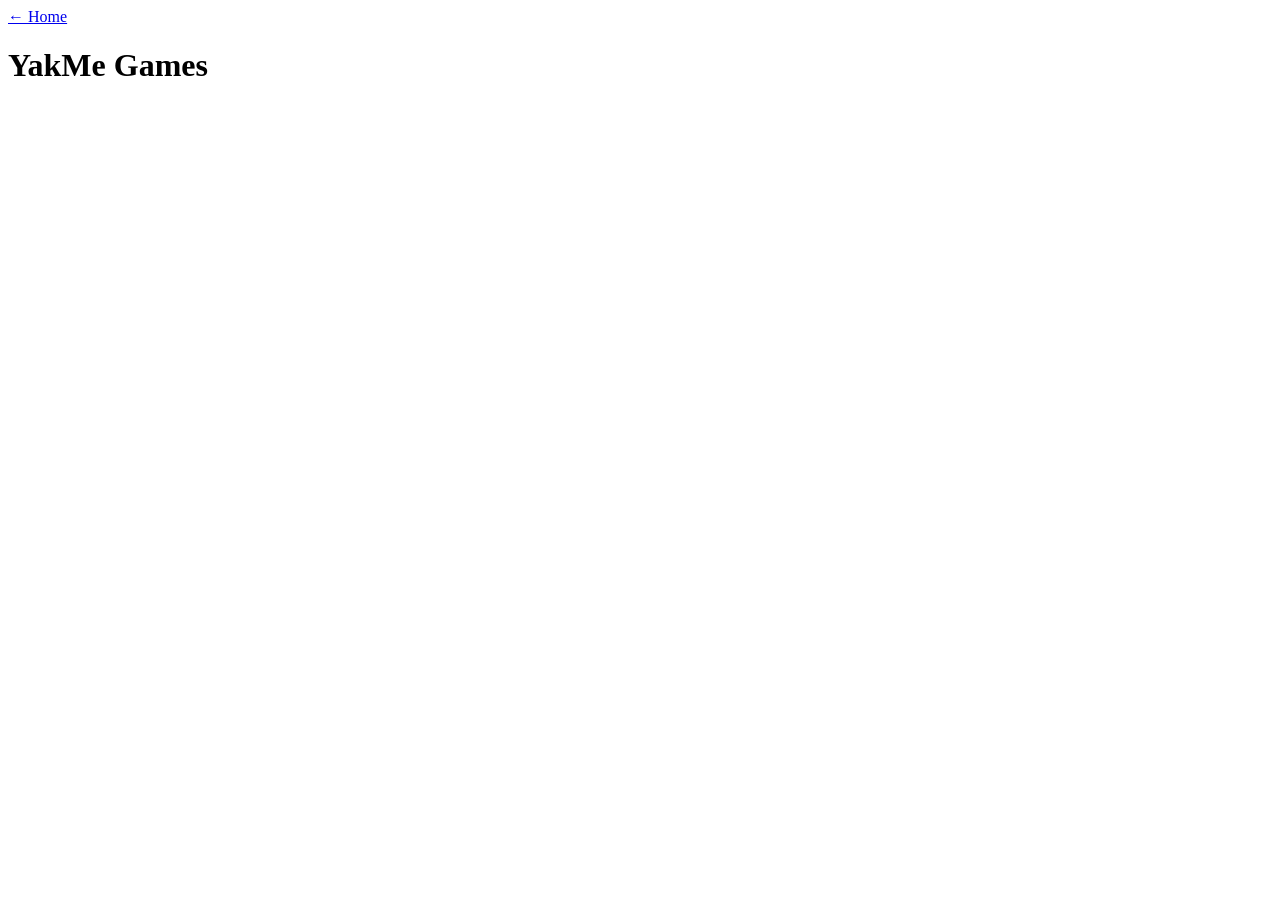
==== games.html @ 08db4159 "Add files via upload" ====
<!DOCTYPE html>
<html lang="en">
<head>
<meta charset="utf-8">
<meta name="viewport" content="width=device-width,initial-scale=1,viewport-fit=cover">
<title>YakMe Games</title>
<meta name="description" content="YakMe Games. Play in your browser or download for Android.">
<meta name="theme-color" content="#02040f">
<link rel="icon" href="assets/face.webp">
<link rel="stylesheet" href="assets/site.css">
</head>
<body data-page="games">
<div class="site" id="site">
  <div class="page-head">
    <a class="back" href="index.html">← Home</a>
    <h1 id="page-title">YakMe Games</h1>
    <p id="page-sub"></p>
  </div>
  <main class="page-main"><div class="grid" id="grid"></div></main>
</div>
<script src="assets/projects.js"></script>
<script src="assets/site.js"></script>
</body>
</html>
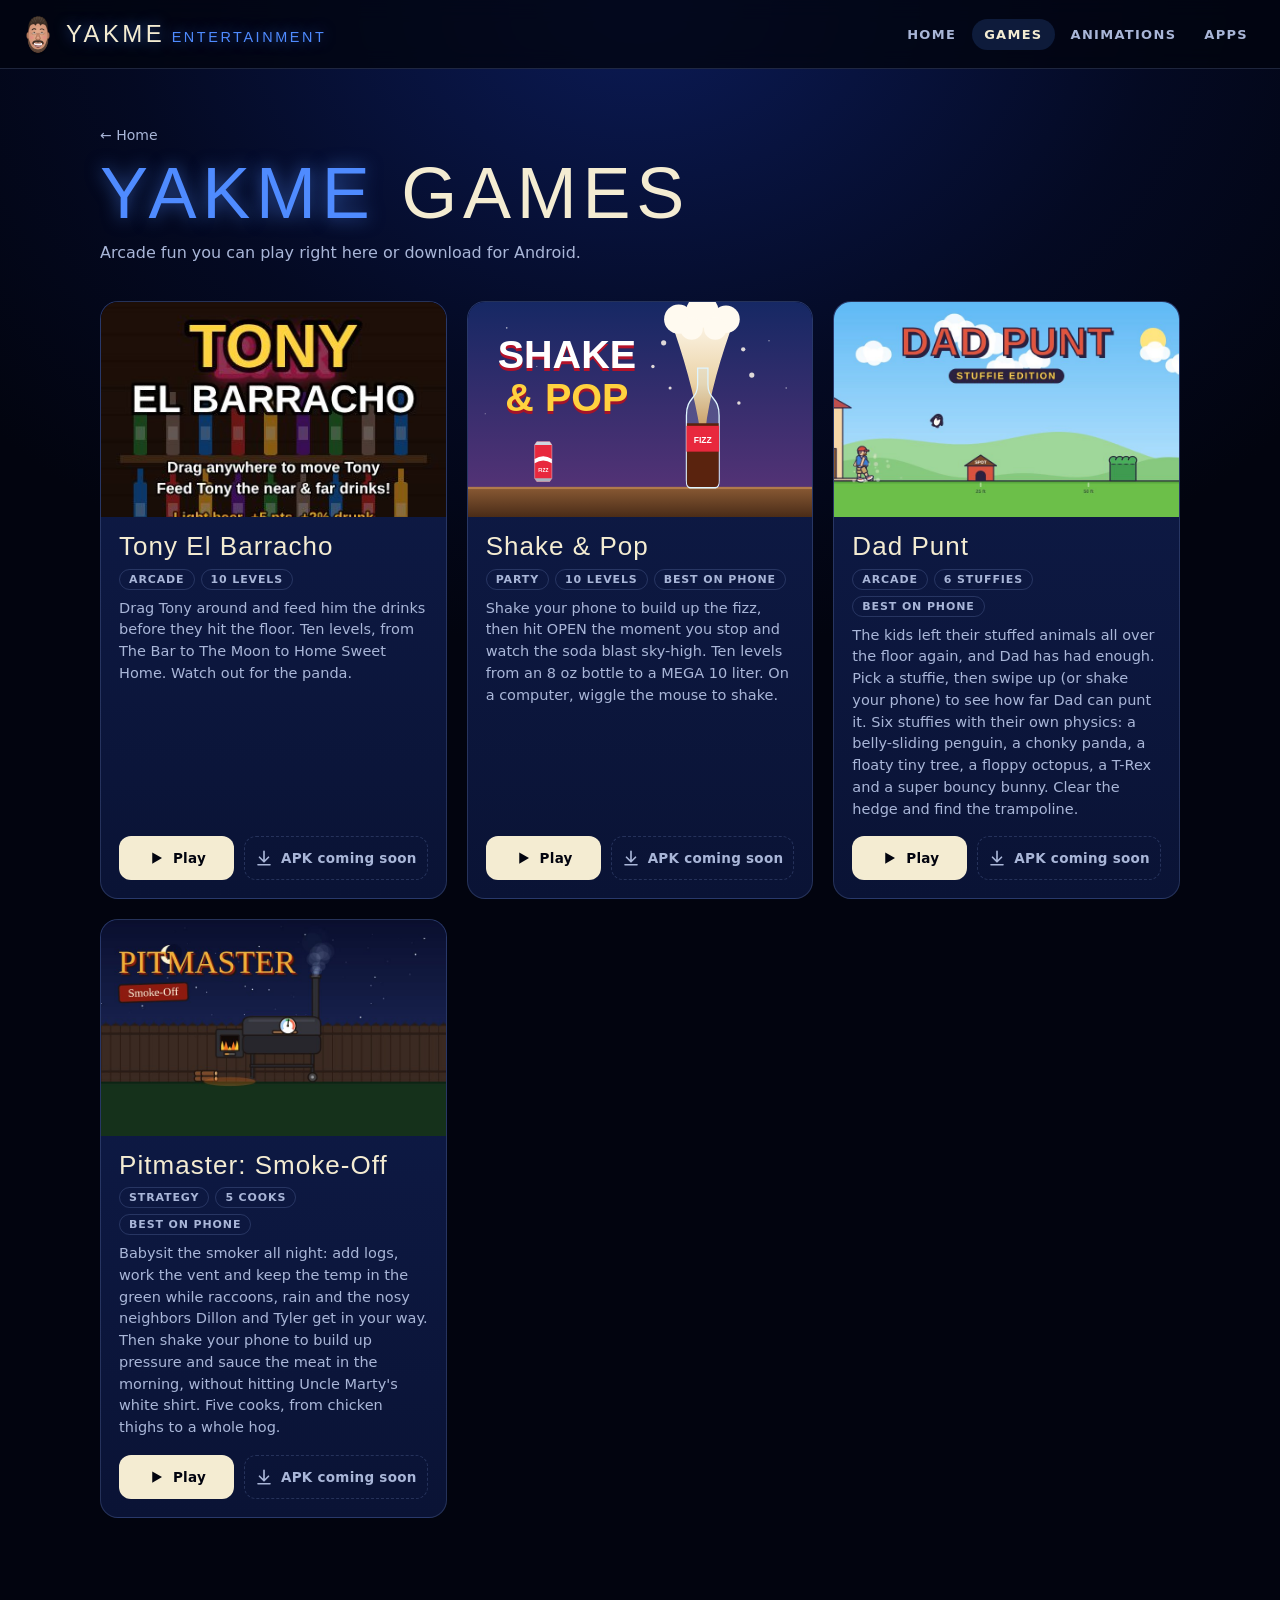
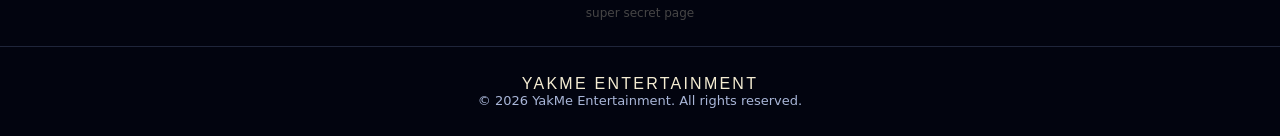
==== commit e40ffdbc: "Add super secret page" ====
--- a/games.html
+++ b/games.html
@@ -17,6 +17,7 @@
     <p id="page-sub"></p>
   </div>
   <main class="page-main"><div class="grid" id="grid"></div></main>
+  <p style="text-align:center;margin:8px 0 26px;font-size:12px;opacity:.28"><a href="super-secret.html" style="text-decoration:none">super secret page</a></p>
 </div>
 <script src="assets/projects.js"></script>
 <script src="assets/site.js"></script>
--- a/assets/site.css
+++ b/assets/site.css
@@ -0,0 +1,233 @@
+
+/* =====================================================================
+   Layout: full-screen splash (same as the YakMe Games splash) with an
+   ENTER button, then a one-page site with three sections: Games,
+   Animations, Apps. Each card can be played in an in-page player or
+   downloaded as an APK.
+   ===================================================================== */
+:root{
+  --bg-inner:#0d1f63; --bg-outer:#02040f;
+  --text:#f4ecd2; --glow:#4f8bff;
+  --fb:.5; --bl:0px; --fo:0;
+  --panel:#0a1335; --panel-2:#0f1c4a; --line:rgba(160,190,255,.18);
+  --muted:#a9b6d8; --accent:#ffd23f;
+  --display:Impact,Haettenschweiler,"Arial Narrow Bold","Franklin Gothic Heavy","Helvetica Neue",Arial,sans-serif;
+  --body:system-ui,-apple-system,"Segoe UI",Roboto,sans-serif;
+  color-scheme:dark;
+}
+*{box-sizing:border-box;margin:0;padding:0;-webkit-tap-highlight-color:transparent}
+html{scroll-behavior:smooth;scroll-padding-top:72px}
+body{background:var(--bg-outer);color:var(--text);font-family:var(--body);min-height:100%}
+body.locked{overflow:hidden}
+button{font:inherit;cursor:pointer}
+[hidden]{display:none!important}
+a{color:inherit}
+:focus-visible{outline:2px solid var(--glow);outline-offset:3px}
+
+/* ---------------- splash (same look as the app splash) ---------------- */
+#splash{
+  position:fixed;inset:0;z-index:100;display:flex;flex-direction:column;align-items:center;justify-content:center;
+  padding:max(env(safe-area-inset-top),14px) 0 max(env(safe-area-inset-bottom),10px);
+  background:radial-gradient(ellipse 80% 65% at 50% 58%,var(--bg-inner) 0%,#071240 45%,var(--bg-outer) 100%);
+  cursor:pointer;user-select:none;-webkit-user-select:none;overflow:hidden;
+  transition:opacity .6s ease;
+}
+#splash.leaving{opacity:0;pointer-events:none}
+#splash::after{
+  content:"";position:absolute;inset:0;pointer-events:none;opacity:.16;
+  background:repeating-linear-gradient(0deg,rgba(0,0,0,0) 0 2px,rgba(0,0,10,.6) 3px 4px);
+}
+.brand{
+  flex:0 0 auto;height:clamp(64px,13dvh,130px);display:flex;align-items:center;justify-content:center;
+  font-family:var(--display);font-weight:900;text-transform:uppercase;letter-spacing:.14em;
+  font-size:clamp(28px,9vw,64px);color:var(--text);white-space:nowrap;
+  text-shadow:0 0 18px color-mix(in srgb,var(--glow) 70%,transparent),0 0 2px rgba(255,255,255,.6);
+  padding-left:.14em;
+}
+.brand span{display:inline-block;opacity:0;transform:translateY(14px) scale(1.08);filter:blur(8px)}
+.brand .sp{width:.45em}
+.brand.show span{animation:letterIn .7s cubic-bezier(.2,.9,.25,1) forwards;animation-delay:calc(var(--i)*60ms)}
+.brand.show{animation:glowPulse 3.2s ease-in-out 1.2s infinite}
+@keyframes letterIn{
+  0%{opacity:0;transform:translate(-6px,14px) scale(1.15);filter:blur(10px)}
+  45%{opacity:1;transform:translate(4px,-2px) scale(1);filter:blur(1px)}
+  58%{transform:translate(-3px,0);filter:blur(0)}
+  100%{opacity:1;transform:none;filter:blur(0)}
+}
+@keyframes glowPulse{0%,100%{filter:brightness(1)}50%{filter:brightness(1.18)}}
+.stage{
+  --h:calc((100dvh - clamp(64px,13dvh,130px) - 110px) * var(--scale,.5));
+  position:relative;flex:none;height:var(--h);width:calc(var(--h) * .6);
+}
+.stage .comp{position:absolute;inset:0;filter:blur(var(--bl))}
+.stage .face{position:absolute;inset:0;width:100%;height:100%;display:block}
+.face{object-fit:fill;opacity:var(--fo);filter:brightness(var(--fb)) contrast(1.06) saturate(.92)}
+.stage .skull{
+  position:absolute;display:block;left:11.43%;top:13.10%;width:77.70%;height:56.26%;
+  opacity:var(--sk,0);pointer-events:none;
+  -webkit-mask-image:url("data:image/svg+xml,%3Csvg xmlns='http://www.w3.org/2000/svg' viewBox='0 0 213 263' preserveAspectRatio='none'%3E%3Cdefs%3E%3Cfilter id='f' x='-20%25' y='-20%25' width='140%25' height='140%25'%3E%3CfeGaussianBlur stdDeviation='5'/%3E%3C/filter%3E%3Cmask id='m' maskUnits='userSpaceOnUse' x='0' y='0' width='213' height='263'%3E%3Crect width='213' height='263' fill='white'/%3E%3Cpath filter='url%28%23f%29' fill='black' d='M-30%2C114 L104%2C114 C112%2C120 112%2C135 106%2C155 C100%2C180 92%2C200 80%2C222 L-30%2C224 Z'/%3E%3C/mask%3E%3C/defs%3E%3Crect width='213' height='263' fill='white' mask='url%28%23m%29'/%3E%3C/svg%3E");
+  mask-image:url("data:image/svg+xml,%3Csvg xmlns='http://www.w3.org/2000/svg' viewBox='0 0 213 263' preserveAspectRatio='none'%3E%3Cdefs%3E%3Cfilter id='f' x='-20%25' y='-20%25' width='140%25' height='140%25'%3E%3CfeGaussianBlur stdDeviation='5'/%3E%3C/filter%3E%3Cmask id='m' maskUnits='userSpaceOnUse' x='0' y='0' width='213' height='263'%3E%3Crect width='213' height='263' fill='white'/%3E%3Cpath filter='url%28%23f%29' fill='black' d='M-30%2C114 L104%2C114 C112%2C120 112%2C135 106%2C155 C100%2C180 92%2C200 80%2C222 L-30%2C224 Z'/%3E%3C/mask%3E%3C/defs%3E%3Crect width='213' height='263' fill='white' mask='url%28%23m%29'/%3E%3C/svg%3E");
+  -webkit-mask-size:100% 100%;mask-size:100% 100%;-webkit-mask-repeat:no-repeat;mask-repeat:no-repeat;
+}
+#enter{
+  position:relative;z-index:2;margin-top:22px;height:56px;padding:0 44px;border-radius:999px;
+  font-family:var(--display);font-size:24px;letter-spacing:.24em;padding-left:calc(44px + .24em);text-transform:uppercase;
+  color:#02040f;background:var(--text);border:0;
+  box-shadow:0 0 0 1px rgba(255,255,255,.4),0 0 28px color-mix(in srgb,var(--glow) 75%,transparent);
+  opacity:0;transform:translateY(10px);pointer-events:none;transition:opacity .5s ease,transform .5s ease,box-shadow .2s;
+}
+#enter.on{opacity:1;transform:none;pointer-events:auto;animation:enterPulse 2.4s ease-in-out .6s infinite}
+#enter:hover{box-shadow:0 0 0 1px #fff,0 0 40px var(--glow)}
+@keyframes enterPulse{0%,100%{box-shadow:0 0 0 1px rgba(255,255,255,.4),0 0 22px color-mix(in srgb,var(--glow) 60%,transparent)}50%{box-shadow:0 0 0 1px #fff,0 0 40px var(--glow)}}
+.enter-slot{flex:none;height:78px;display:flex;align-items:flex-start;justify-content:center}
+
+/* ---------------- site ---------------- */
+.site{
+  min-height:100vh;
+  background:
+    radial-gradient(ellipse 90% 50% at 50% 0%,rgba(13,31,99,.85) 0%,rgba(7,18,64,.4) 45%,transparent 75%),
+    var(--bg-outer);
+}
+.topbar{
+  position:sticky;top:0;z-index:20;display:flex;align-items:center;gap:18px;justify-content:space-between;
+  padding:12px max(20px,env(safe-area-inset-left));
+  background:rgba(2,4,15,.78);backdrop-filter:blur(10px);-webkit-backdrop-filter:blur(10px);
+  border-bottom:1px solid var(--line);
+}
+.logo{display:flex;align-items:center;gap:10px;text-decoration:none}
+.logo img{width:34px;height:34px;border-radius:50%;object-fit:cover;object-position:50% 22%;border:1px solid var(--line)}
+.logo b{font-family:var(--display);font-weight:400;font-size:24px;letter-spacing:.14em;text-shadow:0 0 14px color-mix(in srgb,var(--glow) 60%,transparent)}
+.nav{display:flex;gap:4px;overflow-x:auto;scrollbar-width:none}
+.nav::-webkit-scrollbar{display:none}
+.nav a{
+  text-decoration:none;font-size:13px;font-weight:600;letter-spacing:.1em;text-transform:uppercase;color:var(--muted);
+  padding:8px 12px;border-radius:999px;white-space:nowrap;transition:color .15s,background .15s;
+}
+.nav a:hover,.nav a.active{color:var(--text);background:rgba(79,139,255,.16)}
+
+.hero{max-width:1120px;margin:0 auto;padding:64px 20px 24px;text-align:center}
+.hero h1{
+  font-family:var(--display);font-weight:400;font-size:clamp(44px,10vw,96px);line-height:.95;letter-spacing:.12em;padding-left:.12em;
+  text-transform:uppercase;text-shadow:0 0 26px color-mix(in srgb,var(--glow) 70%,transparent),0 0 2px rgba(255,255,255,.6);
+}
+.hero p{color:var(--muted);font-size:17px;max-width:520px;margin:16px auto 0;line-height:1.5}
+
+main{max-width:1120px;margin:0 auto;padding:8px 20px 80px}
+section.cat{padding-top:48px}
+.cat-head{display:flex;align-items:baseline;justify-content:space-between;gap:16px;border-bottom:1px solid var(--line);padding-bottom:12px;margin-bottom:22px}
+.cat-head h2{font-family:var(--display);font-weight:400;font-size:clamp(30px,5vw,44px);letter-spacing:.08em;text-transform:uppercase;line-height:1}
+.cat-head h2 .yk{color:var(--glow);text-shadow:0 0 18px color-mix(in srgb,var(--glow) 60%,transparent)}
+.cat-head span{color:var(--muted);font-size:14px;white-space:nowrap}
+.grid{display:grid;grid-template-columns:repeat(auto-fill,minmax(270px,1fr));gap:20px}
+
+.card{
+  background:linear-gradient(180deg,var(--panel-2),var(--panel));border:1px solid var(--line);border-radius:18px;overflow:hidden;
+  display:flex;flex-direction:column;transition:transform .2s,box-shadow .2s,border-color .2s;
+}
+.card:hover{transform:translateY(-3px);border-color:rgba(160,190,255,.4);box-shadow:0 14px 40px rgba(0,0,0,.45),0 0 30px rgba(79,139,255,.18)}
+.thumb{position:relative;aspect-ratio:16/10;background:#050a22;overflow:hidden;border:0;padding:0;display:block;width:100%}
+.thumb img{width:100%;height:100%;object-fit:cover;display:block;transition:transform .4s}
+.thumb.top img{object-position:50% 12%}
+.card:hover .thumb img{transform:scale(1.04)}
+.thumb .playbadge{
+  position:absolute;inset:auto 12px 12px auto;width:48px;height:48px;border-radius:50%;display:grid;place-items:center;
+  background:var(--text);color:#02040f;box-shadow:0 0 22px var(--glow);opacity:0;transform:scale(.85);transition:.2s;
+}
+.card:hover .playbadge,.thumb:focus-visible .playbadge{opacity:1;transform:none}
+.body{padding:16px 18px 18px;display:flex;flex-direction:column;gap:8px;flex:1}
+.body h3{font-family:var(--display);font-weight:400;font-size:26px;letter-spacing:.04em;line-height:1.05}
+.tags{display:flex;gap:6px;flex-wrap:wrap}
+.tag{font-size:11px;font-weight:700;letter-spacing:.08em;text-transform:uppercase;color:var(--muted);border:1px solid var(--line);border-radius:999px;padding:3px 9px}
+.body p{color:var(--muted);font-size:14.5px;line-height:1.5;flex:1}
+.actions{display:flex;gap:10px;margin-top:8px}
+.btn{
+  flex:1;display:inline-flex;align-items:center;justify-content:center;gap:8px;height:44px;border-radius:12px;
+  font-weight:700;font-size:13.5px;letter-spacing:.02em;white-space:nowrap;padding:0 10px;text-decoration:none;border:1px solid transparent;transition:filter .15s,background .15s;
+}
+.btn svg{width:18px;height:18px;flex:none}
+.btn.play{background:var(--text);color:#02040f;flex:.75}
+.btn.play:hover{filter:brightness(1.08)}
+.btn.apk{background:rgba(79,139,255,.14);color:var(--text);border-color:rgba(120,160,255,.4)}
+.btn.apk:hover{background:rgba(79,139,255,.26)}
+.btn.apk[aria-disabled="true"]{background:transparent;color:var(--muted);border-style:dashed;border-color:var(--line);cursor:default}
+
+.soon{
+  border:1px dashed var(--line);border-radius:18px;padding:40px 24px;text-align:center;color:var(--muted);
+  background:repeating-linear-gradient(135deg,rgba(79,139,255,.04) 0 14px,transparent 14px 28px);
+}
+.soon b{display:block;font-family:var(--display);font-weight:400;font-size:28px;letter-spacing:.1em;color:var(--text);margin-bottom:6px;text-transform:uppercase}
+
+footer{border-top:1px solid var(--line);padding:28px 20px calc(28px + env(safe-area-inset-bottom));text-align:center;color:var(--muted);font-size:13px}
+footer b{font-family:var(--display);font-weight:400;letter-spacing:.14em;color:var(--text);font-size:16px}
+
+/* ---------------- in-page player ---------------- */
+#player{position:fixed;inset:0;z-index:60;background:#02040f;display:flex;flex-direction:column}
+#player[hidden]{display:none}
+.pbar{
+  flex:none;display:flex;align-items:center;gap:10px;padding:10px max(14px,env(safe-area-inset-left));
+  padding-top:max(10px,env(safe-area-inset-top));border-bottom:1px solid var(--line);background:#02040f;
+}
+.pbar h4{flex:1;font-family:var(--display);font-weight:400;font-size:22px;letter-spacing:.06em;white-space:nowrap;overflow:hidden;text-overflow:ellipsis}
+.pbtn{height:38px;padding:0 14px;border-radius:10px;border:1px solid var(--line);background:rgba(79,139,255,.12);color:var(--text);font-weight:600;font-size:13px;display:inline-flex;align-items:center;gap:6px;text-decoration:none}
+.pbtn:hover{background:rgba(79,139,255,.24)}
+.pbtn.x{width:38px;padding:0;justify-content:center;font-size:20px}
+.pstage{flex:1;min-height:0;display:flex;align-items:center;justify-content:center;padding:12px;padding-bottom:max(12px,env(safe-area-inset-bottom))}
+.pframe{border:0;background:#000;border-radius:12px;box-shadow:0 0 0 1px var(--line),0 20px 60px rgba(0,0,0,.6);width:100%;height:100%}
+.pstage.portrait .pframe{width:auto;height:100%;aspect-ratio:9/16;max-width:100%}
+@media (max-width:600px){
+  .pstage{padding:0}
+  .pframe,.pstage.portrait .pframe{border-radius:0;width:100%;height:100%;aspect-ratio:auto;box-shadow:none}
+  .pbtn .lbl{display:none}
+  .topbar{flex-direction:column;align-items:stretch;gap:8px;padding-top:max(10px,env(safe-area-inset-top))}
+  .logo{justify-content:center}
+  .nav{justify-content:center}
+  .nav a{padding:7px 10px;font-size:12px}
+  html{scroll-padding-top:110px}
+}
+#toast{
+  position:fixed;left:50%;bottom:max(24px,env(safe-area-inset-bottom));transform:translate(-50%,20px);z-index:80;
+  background:#0f1c4a;border:1px solid rgba(120,160,255,.4);color:var(--text);padding:12px 18px;border-radius:12px;font-size:14px;
+  opacity:0;pointer-events:none;transition:.3s;max-width:calc(100% - 32px);text-align:center;
+}
+#toast.on{opacity:1;transform:translate(-50%,0)}
+@media (prefers-reduced-motion:reduce){*{animation:none!important;transition:none!important}html{scroll-behavior:auto}}
+
+/* ---------------- pages ---------------- */
+.pbtn svg{width:16px;height:16px;flex:none}
+.page-head{max-width:1120px;margin:0 auto;padding:56px 20px 8px}
+.page-head a.back{display:inline-flex;align-items:center;gap:6px;color:var(--muted);text-decoration:none;font-size:14px;margin-bottom:14px}
+.page-head a.back:hover{color:var(--text)}
+.page-head h1{font-family:var(--display);font-weight:400;font-size:clamp(40px,8vw,72px);letter-spacing:.08em;text-transform:uppercase;line-height:1}
+.page-head h1 .yk,.tile h2 .yk{color:var(--glow);text-shadow:0 0 18px color-mix(in srgb,var(--glow) 60%,transparent)}
+.page-head p{color:var(--muted);font-size:16px;margin-top:12px;max-width:560px;line-height:1.5}
+.page-main{max-width:1120px;margin:0 auto;padding:28px 20px 80px}
+
+/* ---------------- home tiles ---------------- */
+.tiles{max-width:1120px;margin:0 auto;padding:24px 20px 80px;display:grid;grid-template-columns:repeat(3,1fr);gap:20px}
+.tile{
+  position:relative;display:flex;flex-direction:column;text-decoration:none;color:var(--text);
+  background:linear-gradient(180deg,var(--panel-2),var(--panel));border:1px solid var(--line);border-radius:20px;overflow:hidden;
+  transition:transform .2s,box-shadow .2s,border-color .2s;
+}
+.tile:hover,.tile:focus-visible{transform:translateY(-4px);border-color:rgba(160,190,255,.45);box-shadow:0 16px 44px rgba(0,0,0,.5),0 0 34px rgba(79,139,255,.22)}
+.tile-art{position:relative;aspect-ratio:4/3;display:flex;gap:2px;background:#050a22;overflow:hidden}
+.tile-art img{flex:1;min-width:0;height:100%;object-fit:cover;transition:transform .5s}
+.tile-art img.top{object-position:50% 12%}
+.tile:hover .tile-art img{transform:scale(1.05)}
+.tile-art::after{content:"";position:absolute;inset:0;background:linear-gradient(180deg,transparent 45%,rgba(10,19,53,.85));pointer-events:none}
+.tile-soon{
+  flex:1;display:grid;place-items:center;font-family:var(--display);font-size:24px;letter-spacing:.14em;text-transform:uppercase;color:var(--muted);
+  background:repeating-linear-gradient(135deg,rgba(79,139,255,.06) 0 14px,transparent 14px 28px);
+}
+.tile-body{position:relative;padding:18px 20px 20px}
+.tile h2{font-family:var(--display);font-weight:400;font-size:clamp(28px,3.4vw,38px);letter-spacing:.06em;text-transform:uppercase;line-height:1}
+.tile p{color:var(--muted);font-size:14px;margin-top:8px}
+.tile-go{
+  position:absolute;right:18px;bottom:18px;width:44px;height:44px;border-radius:50%;display:grid;place-items:center;
+  background:var(--text);color:#02040f;box-shadow:0 0 20px color-mix(in srgb,var(--glow) 70%,transparent);transition:transform .2s;
+}
+.tile-go svg{width:20px;height:20px}
+.tile:hover .tile-go{transform:translateX(4px)}
+@media (max-width:860px){.tiles{grid-template-columns:1fr;max-width:560px}.tile-art{aspect-ratio:16/8}}
+@media (max-width:600px){.page-head{padding-top:32px}}
+.tile-body{padding-right:78px}
